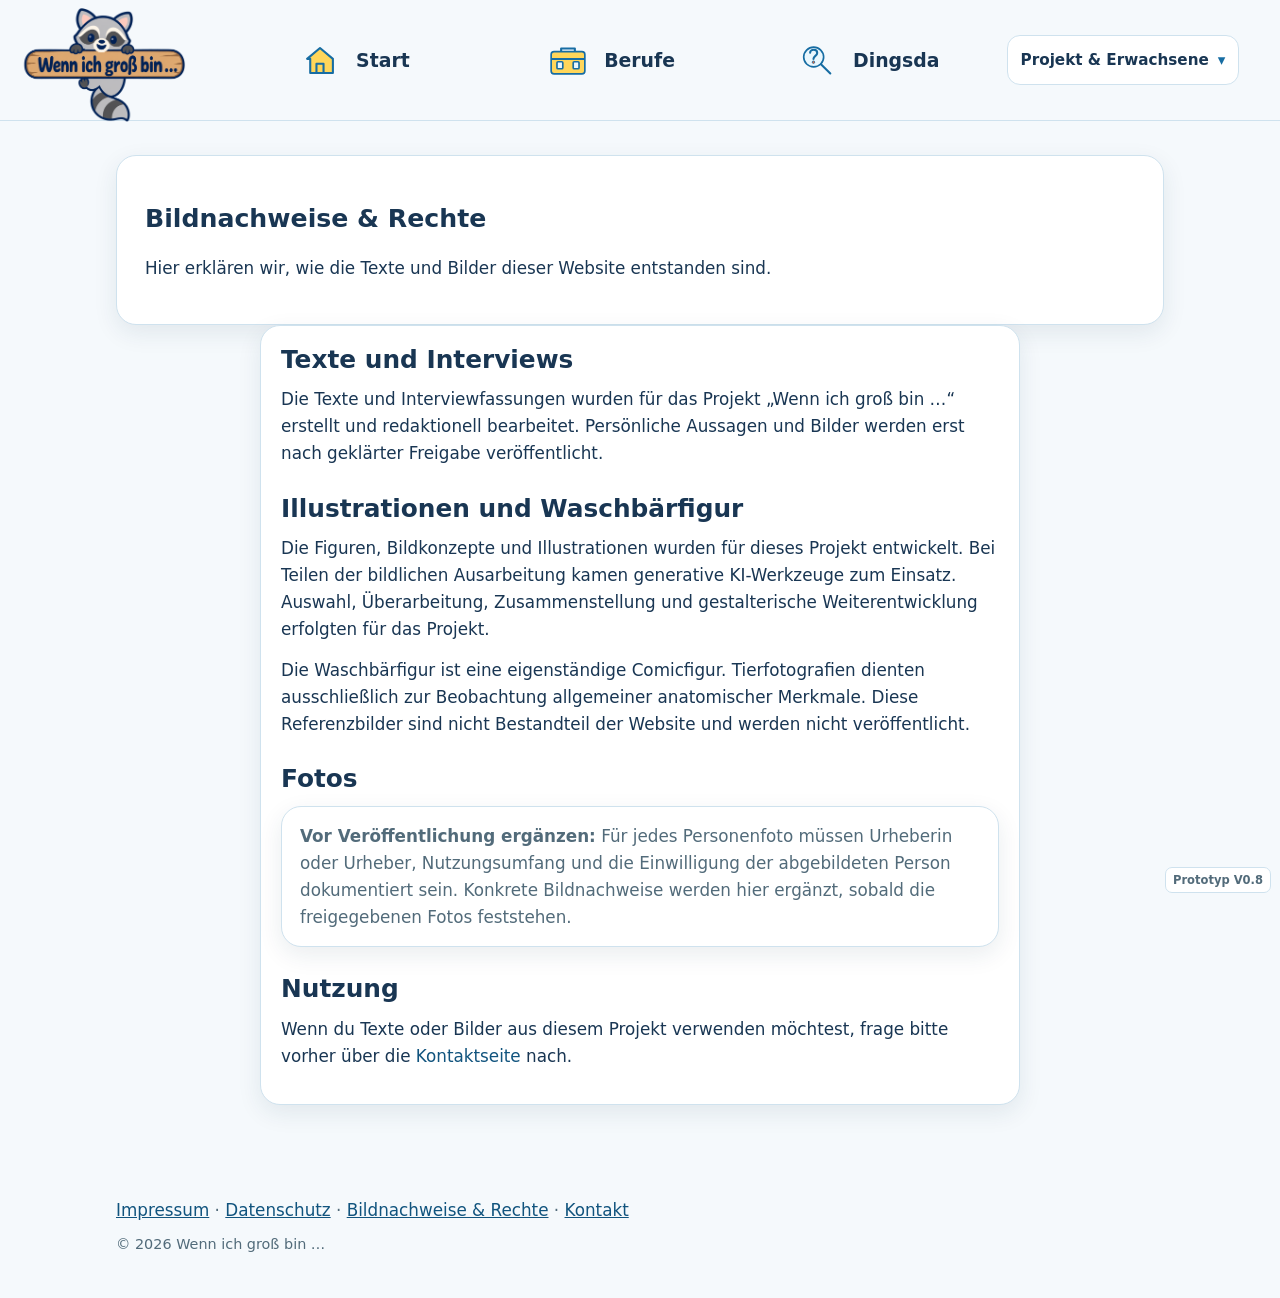
==== wenn-ich-gross-bin-site/bildnachweise-rechte.html @ 3fa7368b "Strukturiere Grundschulinterview und dokumentiere Bildrechte" ====
<!doctype html>
<html lang="de">
<head>
  <meta charset="utf-8" />
  <meta name="viewport" content="width=device-width, initial-scale=1" />
  <title>Bildnachweise und Rechte – Wenn ich groß bin …</title>
  <meta name="description" content="Hinweise zur Entstehung und Nutzung der Texte, Fotos und Illustrationen." />
  <link rel="icon" href="favicon.svg" type="image/svg+xml" />
  <link rel="stylesheet" href="styles.css" />
</head>
<body>
<a class="skip-link" href="#content">Zum Inhalt springen</a>

<header class="site-header">
  <div class="header-inner">
    <a class="site-logo" href="index.html" aria-label="Wenn ich groß bin – zur Startseite">
      <img src="assets/logo-wenn-ich-gross-bin-waschbaer-v1.png" alt="Wenn ich groß bin …" />
    </a>
    <nav class="site-nav" aria-label="Hauptnavigation">
    <ul class="child-nav">
      <li><a href="index.html"><img src="assets/icon-start.svg" alt="" /><span>Start</span></a></li>
      <li><a href="interviews.html"><img src="assets/icon-berufe.svg" alt="" /><span>Berufe</span></a></li>
      <li><a href="komisches-ding.html"><img src="assets/icon-dingsda.svg" alt="" /><span>Dingsda</span></a></li>
    </ul>
    <details class="project-nav">
      <summary>Projekt &amp; Erwachsene</summary>
      <div class="project-links">
        <a href="fuer-eltern.html">Für Eltern</a>
        <a href="fuer-einladende.html">Für Schulen</a>
        <a href="ueber-das-projekt.html">Über das Projekt</a>
        <a href="kontakt.html">Kontakt</a>
      </div>
    </details>
    </nav>
  </div>
</header>

<main id="content">
<section class="hero">
  <h1>Bildnachweise &amp; Rechte</h1>
  <p>Hier erklären wir, wie die Texte und Bilder dieser Website entstanden sind.</p>
</section>

<section class="card legal-copy">
  <h2>Texte und Interviews</h2>
  <p>Die Texte und Interviewfassungen wurden für das Projekt „Wenn ich groß bin …“ erstellt und redaktionell bearbeitet. Persönliche Aussagen und Bilder werden erst nach geklärter Freigabe veröffentlicht.</p>

  <h2>Illustrationen und Waschbärfigur</h2>
  <p>Die Figuren, Bildkonzepte und Illustrationen wurden für dieses Projekt entwickelt. Bei Teilen der bildlichen Ausarbeitung kamen generative KI-Werkzeuge zum Einsatz. Auswahl, Überarbeitung, Zusammenstellung und gestalterische Weiterentwicklung erfolgten für das Projekt.</p>
  <p>Die Waschbärfigur ist eine eigenständige Comicfigur. Tierfotografien dienten ausschließlich zur Beobachtung allgemeiner anatomischer Merkmale. Diese Referenzbilder sind nicht Bestandteil der Website und werden nicht veröffentlicht.</p>

  <h2>Fotos</h2>
  <p class="notice"><strong>Vor Veröffentlichung ergänzen:</strong> Für jedes Personenfoto müssen Urheberin oder Urheber, Nutzungsumfang und die Einwilligung der abgebildeten Person dokumentiert sein. Konkrete Bildnachweise werden hier ergänzt, sobald die freigegebenen Fotos feststehen.</p>

  <h2>Nutzung</h2>
  <p>Wenn du Texte oder Bilder aus diesem Projekt verwenden möchtest, frage bitte vorher über die <a href="kontakt.html">Kontaktseite</a> nach.</p>
</section>
</main>

<footer class="footer">
  <div class="footer-links">
    <a href="impressum.html">Impressum</a> ·
    <a href="datenschutz.html">Datenschutz</a> ·
    <a href="bildnachweise-rechte.html" aria-current="page">Bildnachweise &amp; Rechte</a> ·
    <a href="kontakt.html">Kontakt</a>
  </div>
  <p class="footer-rights">© 2026 Wenn ich groß bin …</p>
</footer>
</body>
</html>
---- wenn-ich-gross-bin-site/styles.css ----
:root {
  --bg: #f5f9fc;
  --surface: #fff;
  --text: #193653;
  --muted: #526b7a;
  --line: #cfe2ee;
  --blue: #176da3;
  --blue-dark: #11547e;
  --blue-soft: #eaf7fd;
  --yellow: #ffd65a;
  --radius: 20px;
  --shadow: 0 8px 24px rgba(25, 54, 83, .09);
  --max: 1080px;
}

* { box-sizing: border-box; }
html { scroll-behavior: smooth; }
html, body { margin: 0; padding: 0; }
body { background: var(--bg); color: var(--text); font-family: system-ui, -apple-system, "Segoe UI", Roboto, Helvetica, Arial, sans-serif; font-size: 1.05rem; line-height: 1.6; }
a { color: var(--blue-dark); text-decoration: none; }
a:hover { text-decoration: underline; }
a:focus-visible, summary:focus-visible { outline: 4px solid var(--yellow); outline-offset: 3px; }
img { max-width: 100%; }
h1, h2, h3 { line-height: 1.15; }
h2 { margin: 0 0 12px; font-size: 1.55rem; }
h3 { margin: 0 0 9px; font-size: 1.25rem; }
p { margin: 0 0 14px; }
ul { margin: 0 0 14px 20px; }

.skip-link { position: absolute; left: -9999px; }
.skip-link:focus { left: 16px; top: 12px; z-index: 5000; padding: 12px 16px; border-radius: 12px; background: var(--surface); box-shadow: var(--shadow); }

/* Drei große Kinderziele; Projektinformationen stehen getrennt daneben. */
.site-header { position: sticky; top: 0; z-index: 1000; border-bottom: 1px solid var(--line); background: rgba(245, 249, 252, .97); }
.header-inner { max-width: 1280px; margin: auto; padding: 8px 16px; display: grid; grid-template-columns: 170px minmax(0, var(--max)); justify-content: center; align-items: center; gap: 18px; }
/* Das Logo bleibt ein echter Startseiten-Link und konkurriert nicht mit den drei Kinderzielen. */
.site-logo { width: 170px; height: 104px; display: grid; place-items: center; border-radius: 14px; }
.site-logo:hover { background: var(--blue-soft); }
.site-logo img { width: 100%; height: 100%; object-fit: contain; }
.site-nav { min-width: 0; display: grid; grid-template-columns: minmax(420px, 760px) auto; justify-content: center; align-items: center; gap: 18px; }
.child-nav { display: grid; grid-template-columns: repeat(3, minmax(110px, 1fr)); gap: 10px; list-style: none; margin: 0; padding: 0; }
.child-nav a { min-height: 78px; padding: 8px 14px; display: flex; align-items: center; justify-content: center; gap: 10px; border: 2px solid transparent; border-radius: 16px; color: var(--text); font-size: 1.18rem; font-weight: 800; }
.child-nav a:hover { border-color: var(--line); background: var(--surface); text-decoration: none; }
.child-nav a[aria-current="page"] { border-color: var(--blue); background: var(--blue-soft); box-shadow: inset 0 -5px 0 var(--yellow); }
.child-nav img { width: 52px; height: 44px; object-fit: contain; }
.project-nav { position: relative; }
.project-nav summary { min-height: 50px; padding: 10px 13px; display: flex; align-items: center; border: 1px solid var(--line); border-radius: 13px; background: var(--surface); cursor: pointer; font-size: .95rem; font-weight: 750; list-style: none; }
.project-nav summary::-webkit-details-marker { display: none; }
.project-nav summary::after { content: "▾"; margin-left: 9px; color: var(--blue); }
.project-nav[open] summary::after { content: "▴"; }
.project-nav.has-current summary { border: 2px solid var(--blue); background: var(--blue-soft); }
.project-links { position: absolute; right: 0; top: calc(100% + 8px); width: 230px; padding: 8px; display: grid; gap: 4px; border: 1px solid var(--line); border-radius: 15px; background: var(--surface); box-shadow: var(--shadow); }
.project-links a { padding: 11px 12px; border-radius: 10px; color: var(--text); font-weight: 650; }
.project-links a:hover { background: var(--blue-soft); text-decoration: none; }
.project-links a[aria-current="page"] { background: var(--blue-soft); font-weight: 850; }

main { max-width: var(--max); margin: auto; padding: 34px 16px 70px; }
.eyebrow { margin-bottom: 7px; color: var(--blue); font-size: .88rem; font-weight: 850; letter-spacing: .07em; text-transform: uppercase; }
.lead { max-width: 62ch; color: var(--text); font-size: clamp(1.15rem, 2vw, 1.35rem); }
.kicker { margin-bottom: 7px; color: var(--blue-dark); font-weight: 800; }

/* Die Leitbilder sind Orientierung und nehmen höchstens gut ein Drittel der Auswahlfläche ein. */
.home-welcome { margin-bottom: 24px; padding: 22px 26px; border: 1px solid var(--line); border-radius: var(--radius); background: var(--surface); }
.home-welcome h1 { margin: 0 0 10px; font-size: clamp(2rem, 4.5vw, 3.4rem); }
.home-paths { display: grid; gap: 18px; }
.home-path { min-height: 290px; display: grid; grid-template-columns: minmax(0, 1fr) minmax(270px, 35%); overflow: hidden; border: 2px solid var(--line); border-radius: 24px; background: var(--surface); box-shadow: var(--shadow); color: var(--text); transition: transform .15s ease, border-color .15s ease; }
.home-path-main { border-color: #a9d2e7; }
.home-path-dingsda { background: #fbfdfe; }
.home-path:hover { transform: translateY(-2px); border-color: var(--blue); text-decoration: none; }
.home-path-copy { padding: 30px; display: flex; flex-direction: column; align-items: flex-start; }
.home-path h2 { display: flex; align-items: center; gap: 14px; margin-bottom: 18px; font-size: clamp(1.65rem, 3vw, 2.25rem); }
.home-path-icon { width: 66px; height: 50px; object-fit: contain; }
.home-path-action { min-height: 52px; margin-top: auto; padding: 11px 17px; display: inline-flex; align-items: center; justify-content: center; border: 2px solid var(--blue); border-radius: 14px; background: var(--blue); color: #fff; font-size: 1.12rem; }
.home-path-dingsda .home-path-action { background: var(--surface); color: var(--blue-dark); }
.home-path > img:not(.home-path-icon) { width: 100%; height: 100%; max-height: 290px; padding: 18px; align-self: center; object-fit: contain; }

.page-intro { max-width: 760px; margin-bottom: 24px; }
.page-intro-with-image { max-width: 900px; display: grid; grid-template-columns: minmax(0, 1fr) 220px; align-items: center; gap: 24px; }
.page-intro-with-image img { width: 220px; height: 135px; object-fit: contain; }
.page-intro h1, .interview-heading h1, .child-interview h1 { margin: 0 0 12px; font-size: clamp(2.1rem, 5vw, 3.5rem); }
.hero, .card, .notice, .reading-version { border: 1px solid var(--line); border-radius: var(--radius); background: var(--surface); box-shadow: var(--shadow); }
.hero { padding: 28px; }
.dingsda-intro { display: grid; grid-template-columns: minmax(0, 1fr) 280px; align-items: center; gap: 26px; }
.dingsda-intro > img { width: 280px; height: 190px; object-fit: contain; }
.grid { display: grid; grid-template-columns: repeat(12, 1fr); gap: 16px; margin-top: 18px; }
.card { padding: 20px; }
.span-4 { grid-column: span 4; }
.span-6 { grid-column: span 6; }
.span-8 { grid-column: span 8; }
.span-12 { grid-column: span 12; }
.notice { padding: 16px 18px; color: var(--muted); }
.promise { border-left: 7px solid var(--yellow); }
.hr { height: 1px; margin: 20px 0; background: var(--line); }
.btn { min-height: 52px; padding: 12px 17px; display: inline-flex; align-items: center; justify-content: center; gap: 8px; border: 2px solid var(--blue); border-radius: 14px; background: var(--blue); color: #fff; font-size: 1.05rem; font-weight: 800; }
.btn:hover { filter: brightness(.97); text-decoration: none; }
.btn.secondary { background: var(--surface); color: var(--blue-dark); }

/* Lesemengen werden erst im Interviewbereich gewählt. */
.reading-filter { margin: 26px 0 34px; }
.reading-filter > p { font-size: 1.35rem; font-weight: 850; }
.reading-filter > div, .amount-grid { display: grid; grid-template-columns: repeat(3, 1fr); gap: 14px; }
.reading-choice, .amount-card { min-height: 164px; padding: 16px; display: grid; grid-template-rows: 72px auto auto; align-content: center; justify-items: start; gap: 4px; border: 2px solid var(--line); border-radius: 18px; background: var(--surface); color: var(--text); }
.reading-choice img, .amount-card img { width: 86px; height: 64px; object-fit: contain; }
.reading-choice strong, .amount-card strong { font-size: 1.28rem; }
.reading-choice small, .amount-card > span { color: var(--muted); }
.reading-choice.is-current, .amount-card[href] { border-color: var(--blue); box-shadow: var(--shadow); }
.reading-choice:hover, .amount-card[href]:hover { text-decoration: none; background: var(--blue-soft); }
.is-disabled, .unavailable { opacity: .58; }
.section-title { margin-bottom: 14px; }
.interview-preview { max-width: 790px; padding: 20px; display: grid; grid-template-columns: 240px 1fr; gap: 24px; align-items: center; border: 2px solid var(--line); border-radius: var(--radius); background: var(--surface); box-shadow: var(--shadow); color: var(--text); }
.interview-preview:hover { border-color: var(--blue); text-decoration: none; }
.preview-images, .portrait-placeholders { display: grid; grid-template-columns: 1fr 1fr; gap: 10px; }
.preview-images span, .portrait-placeholder { min-height: 150px; padding: 12px; display: grid; place-items: center; border: 2px dashed #9eb8c7; border-radius: 14px; background: var(--blue-soft); color: var(--muted); text-align: center; }
.card-action { color: var(--blue); }

.back-link { margin-bottom: 20px; font-weight: 800; }
.back-to-jobs { width: fit-content; min-height: 52px; padding: 8px 16px 8px 10px; display: inline-flex; align-items: center; gap: 10px; border: 2px solid var(--blue); border-radius: 14px; background: var(--surface); color: var(--blue-dark); text-decoration: none; }
.back-to-jobs:hover { background: var(--blue-soft); text-decoration: none; }
.back-to-jobs img { width: 42px; height: 42px; object-fit: contain; }
.interview-intro, .child-interview { max-width: 790px; margin: auto; }
.interview-heading { position: static; border: 0; background: none; }
.portrait-placeholders { margin: 26px 0; gap: 16px; }
.portrait-placeholders figure { margin: 0; }
.portrait-placeholders figcaption, .caption { margin-top: 8px; color: var(--muted); }
.portrait-placeholder { min-height: 230px; }
.portrait-placeholder.drawing { background: #fff8df; }
.quiet-block { padding: 24px; border-left: 8px solid var(--yellow); border-radius: 0 var(--radius) var(--radius) 0; background: var(--surface); }
.quiet-block blockquote { margin: 12px 0; color: var(--blue-dark); font-size: clamp(1.35rem, 3vw, 1.8rem); font-weight: 750; line-height: 1.4; }
.amount-section { margin-top: 36px; }
.amount-section h2 { font-size: 1.8rem; }
.compact-reading-switch { margin: 0 0 24px; display: flex; flex-wrap: wrap; gap: 9px; }
.compact-reading-switch span { min-height: 44px; padding: 8px 13px; display: inline-flex; align-items: center; border: 1px solid var(--line); border-radius: 12px; background: var(--surface); color: var(--muted); font-weight: 700; }
.compact-reading-switch span[aria-current="page"] { border: 2px solid var(--blue); background: var(--blue-soft); color: var(--text); }
.compact-reading-switch span[aria-disabled="true"] { opacity: .62; }
.child-interview { font-size: 1.2rem; line-height: 1.75; }
.child-interview > header { position: static; margin-bottom: 28px; border: 0; background: none; }
.child-interview > section { margin-bottom: 34px; padding: 26px; border: 1px solid var(--line); border-radius: var(--radius); background: var(--surface); }
.child-interview h2 { font-size: clamp(1.55rem, 4vw, 2.1rem); }
.child-interview h3 { max-width: 52ch; margin: 30px 0 8px; color: var(--blue-dark); font-size: 1.3rem; line-height: 1.35; }
.child-interview section > p, .interview-extra-body { max-width: 56ch; }
.child-interview .qa { max-width: 56ch; }
.child-interview .qa h4, .child-interview h4 { margin: 30px 0 8px; font-size: 1.3rem; line-height: 1.35; color: var(--blue-dark); }
.chapter-guide { margin: 0 0 28px; padding: 20px; border: 2px solid var(--line); border-radius: var(--radius); background: var(--blue-soft); }
.chapter-guide > p { margin: 0 0 12px; font-weight: 850; }
.chapter-guide ol { margin: 0; padding: 0; display: grid; grid-template-columns: repeat(3, 1fr); gap: 10px; list-style: none; }
.chapter-guide a { min-height: 74px; padding: 10px; display: flex; align-items: center; gap: 9px; border: 1px solid var(--line); border-radius: 13px; background: var(--surface); color: var(--text); font-size: 1rem; font-weight: 750; line-height: 1.25; text-decoration: none; }
.chapter-guide a:hover { border-color: var(--blue); text-decoration: none; }
.chapter-guide a span { width: 34px; height: 34px; flex: 0 0 34px; display: grid; place-items: center; border-radius: 50%; background: var(--blue); color: white; }
.chapter-count { margin: 0 0 4px; color: var(--muted); font-size: .98rem; font-weight: 800; }
.key-thought { margin: 24px 0; padding: 16px 18px; border-left: 6px solid var(--yellow); border-radius: 0 12px 12px 0; background: #fff8d9; font-weight: 750; }
.interview-extra { max-width: 56ch; margin: 24px 0; border: 2px solid var(--line); border-radius: 14px; background: #fbfdff; overflow: hidden; }
.interview-extra summary { min-height: 58px; padding: 12px 16px; display: flex; align-items: center; justify-content: space-between; gap: 14px; color: var(--blue-dark); font-size: 1.05rem; font-weight: 850; line-height: 1.35; cursor: pointer; list-style: none; }
.interview-extra summary::-webkit-details-marker { display: none; }
.interview-extra summary:hover { background: var(--blue-soft); }
.interview-extra summary:focus-visible { outline: 4px solid var(--yellow); outline-offset: -4px; }
.summary-open { display: none; }
.interview-extra[open] .summary-closed { display: none; }
.interview-extra[open] .summary-open { display: inline; }
.disclosure-icon { width: 15px; height: 15px; flex: 0 0 15px; border-right: 3px solid currentColor; border-bottom: 3px solid currentColor; transform: rotate(45deg) translateY(-3px); }
.interview-extra[open] .disclosure-icon { transform: rotate(225deg) translate(-2px, -2px); }
.interview-extra-body { padding: 4px 18px 20px; border-top: 1px solid var(--line); }
.back-link.end { margin-top: 26px; }
.reading-guide { margin-top: 18px; }
.reading-guide ul { display: flex; flex-wrap: wrap; gap: 10px; list-style: none; margin: 10px 0 0; padding: 0; }
.reading-guide a { padding: 10px 13px; border: 1px solid var(--line); border-radius: 12px; background: var(--surface); font-weight: 750; }
.reading-version { margin-top: 16px; overflow: hidden; scroll-margin-top: 110px; }
.reading-version h3 { margin: 0; padding: 18px; border-bottom: 1px solid var(--line); }
.reading-content { max-width: 72ch; padding: 20px; }
.reading-meta, .transparency { color: var(--muted); }
.two-images { display: grid; grid-template-columns: 1fr 1fr; gap: 16px; }
.figure { padding: 13px; border: 1px solid var(--line); border-radius: var(--radius); background: var(--surface); }
.figure .img { min-height: 220px; display: grid; place-items: center; border-radius: 14px; background: var(--blue-soft); color: var(--muted); font-weight: 750; }

.footer { max-width: var(--max); margin: auto; padding: 20px 16px 42px; color: var(--muted); }
.footer a { text-decoration: underline; }
.footer-links { line-height: 1.8; }
.footer-rights { margin: 8px 0 0; font-size: .9rem; }
.legal-copy { max-width: 760px; margin-inline: auto; }
.legal-copy h2:not(:first-child) { margin-top: 28px; }
body::after { content: "Prototyp V0.8"; position: fixed; right: 9px; bottom: 7px; z-index: 2000; padding: 3px 7px; border: 1px solid var(--line); border-radius: 7px; background: rgba(255, 255, 255, .92); color: var(--muted); font-size: .72rem; font-weight: 750; }

@media (max-width: 900px) {
  .header-inner { grid-template-columns: 145px minmax(0, 1fr); gap: 12px; }
  .site-logo { width: 145px; height: 96px; }
  .site-nav { grid-template-columns: 1fr auto; }
  .home-path { grid-template-columns: minmax(0, 1fr) minmax(220px, 34%); }
}

@media (max-width: 700px) {
  html { scroll-behavior: auto; }
  body { font-size: 1rem; }
  .site-header { position: static; }
  .header-inner { padding: 8px 12px 10px; grid-template-columns: 120px 1fr; gap: 8px 10px; }
  .site-logo { grid-column: 1; grid-row: 1; width: 120px; height: 82px; }
  .site-nav { display: contents; }
  .project-nav { grid-column: 2; grid-row: 1; justify-self: end; }
  .project-nav summary { min-height: 44px; font-size: .85rem; }
  .project-links { width: 210px; }
  .child-nav { grid-column: 1 / -1; grid-row: 2; gap: 7px; }
  .child-nav a { min-height: 82px; padding: 7px 5px; flex-direction: column; gap: 3px; font-size: 1rem; }
  .child-nav img { width: 46px; height: 40px; }
  main { padding: 22px 14px 55px; }
  .home-welcome { padding: 20px; }
  .home-welcome h1 { font-size: 2.15rem; }
  .home-path, .page-intro-with-image, .dingsda-intro { grid-template-columns: 1fr; }
  .home-path { min-height: 0; }
  .home-path-copy { padding: 22px; }
  .home-path-icon { width: 58px; height: 44px; }
  .home-path > img:not(.home-path-icon) { height: 180px; padding: 4px 16px 16px; }
  .home-path-action { width: 100%; margin-top: 8px; }
  .page-intro-with-image img, .dingsda-intro > img { width: min(100%, 250px); height: 145px; justify-self: center; }
  .reading-filter > div, .amount-grid { grid-template-columns: 1fr; }
  .reading-choice, .amount-card { min-height: 118px; grid-template-columns: 82px 1fr; grid-template-rows: auto auto; column-gap: 12px; align-items: center; }
  .reading-choice img, .amount-card img { grid-row: 1 / 3; width: 76px; }
  .reading-choice strong, .amount-card strong { font-size: 1.22rem; }
  .interview-preview { grid-template-columns: 1fr; }
  .portrait-placeholders, .two-images { grid-template-columns: 1fr; }
  .compact-reading-switch { display: grid; grid-template-columns: 1fr; }
  .child-interview { font-size: 1.12rem; }
  .child-interview > section { padding: 21px 18px; }
  .chapter-guide ol { grid-template-columns: 1fr; }
  .chapter-guide a { min-height: 58px; }
  .interview-extra summary { font-size: 1rem; }
  .span-4, .span-6, .span-8 { grid-column: span 12; }
  .btn { width: 100%; }
}

@media (prefers-reduced-motion: reduce) {
  * { scroll-behavior: auto !important; transition: none !important; }
}
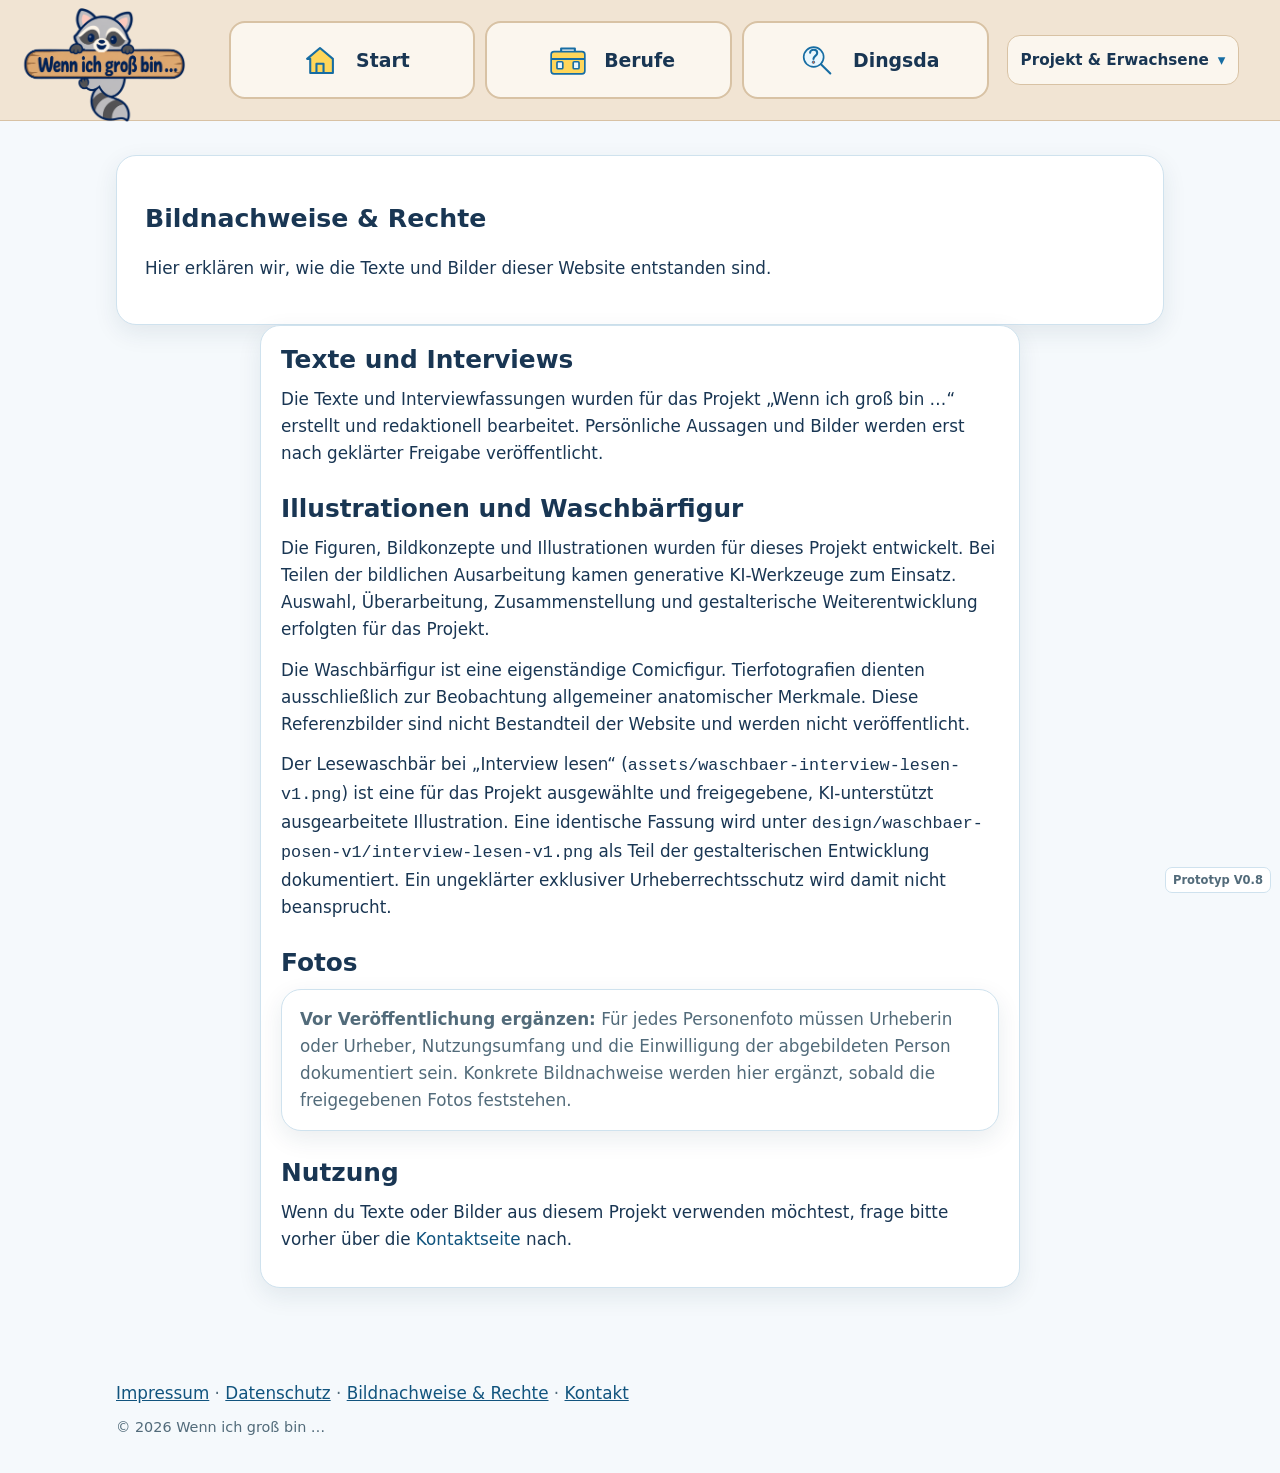
==== commit aec528ed: "Integriere Lesewaschbaer fuer Interviews Ersetzt das bisherige Kurz-lesen-Symbol an der Interviewkar" ====
--- a/wenn-ich-gross-bin-site/bildnachweise-rechte.html
+++ b/wenn-ich-gross-bin-site/bildnachweise-rechte.html
@@ -48,6 +48,7 @@
   <h2>Illustrationen und Waschbärfigur</h2>
   <p>Die Figuren, Bildkonzepte und Illustrationen wurden für dieses Projekt entwickelt. Bei Teilen der bildlichen Ausarbeitung kamen generative KI-Werkzeuge zum Einsatz. Auswahl, Überarbeitung, Zusammenstellung und gestalterische Weiterentwicklung erfolgten für das Projekt.</p>
   <p>Die Waschbärfigur ist eine eigenständige Comicfigur. Tierfotografien dienten ausschließlich zur Beobachtung allgemeiner anatomischer Merkmale. Diese Referenzbilder sind nicht Bestandteil der Website und werden nicht veröffentlicht.</p>
+  <p>Der Lesewaschbär bei „Interview lesen“ (<code>assets/waschbaer-interview-lesen-v1.png</code>) ist eine für das Projekt ausgewählte und freigegebene, KI-unterstützt ausgearbeitete Illustration. Eine identische Fassung wird unter <code>design/waschbaer-posen-v1/interview-lesen-v1.png</code> als Teil der gestalterischen Entwicklung dokumentiert. Ein ungeklärter exklusiver Urheberrechtsschutz wird damit nicht beansprucht.</p>
 
   <h2>Fotos</h2>
   <p class="notice"><strong>Vor Veröffentlichung ergänzen:</strong> Für jedes Personenfoto müssen Urheberin oder Urheber, Nutzungsumfang und die Einwilligung der abgebildeten Person dokumentiert sein. Konkrete Bildnachweise werden hier ergänzt, sobald die freigegebenen Fotos feststehen.</p>
--- a/wenn-ich-gross-bin-site/styles.css
+++ b/wenn-ich-gross-bin-site/styles.css
@@ -8,6 +8,9 @@
   --blue-dark: #11547e;
   --blue-soft: #eaf7fd;
   --yellow: #ffd65a;
+  --sand: #f1e4d2;
+  --cream: #fbf6ee;
+  --sand-line: #d8c2a4;
   --radius: 20px;
   --shadow: 0 8px 24px rgba(25, 54, 83, .09);
   --max: 1080px;
@@ -31,7 +34,7 @@
 .skip-link:focus { left: 16px; top: 12px; z-index: 5000; padding: 12px 16px; border-radius: 12px; background: var(--surface); box-shadow: var(--shadow); }
 
 /* Drei große Kinderziele; Projektinformationen stehen getrennt daneben. */
-.site-header { position: sticky; top: 0; z-index: 1000; border-bottom: 1px solid var(--line); background: rgba(245, 249, 252, .97); }
+.site-header { position: sticky; top: 0; z-index: 1000; border-bottom: 1px solid var(--sand-line); background: rgba(241, 228, 210, .97); }
 .header-inner { max-width: 1280px; margin: auto; padding: 8px 16px; display: grid; grid-template-columns: 170px minmax(0, var(--max)); justify-content: center; align-items: center; gap: 18px; }
 /* Das Logo bleibt ein echter Startseiten-Link und konkurriert nicht mit den drei Kinderzielen. */
 .site-logo { width: 170px; height: 104px; display: grid; place-items: center; border-radius: 14px; }
@@ -39,12 +42,12 @@
 .site-logo img { width: 100%; height: 100%; object-fit: contain; }
 .site-nav { min-width: 0; display: grid; grid-template-columns: minmax(420px, 760px) auto; justify-content: center; align-items: center; gap: 18px; }
 .child-nav { display: grid; grid-template-columns: repeat(3, minmax(110px, 1fr)); gap: 10px; list-style: none; margin: 0; padding: 0; }
-.child-nav a { min-height: 78px; padding: 8px 14px; display: flex; align-items: center; justify-content: center; gap: 10px; border: 2px solid transparent; border-radius: 16px; color: var(--text); font-size: 1.18rem; font-weight: 800; }
-.child-nav a:hover { border-color: var(--line); background: var(--surface); text-decoration: none; }
+.child-nav a { min-height: 78px; padding: 8px 14px; display: flex; align-items: center; justify-content: center; gap: 10px; border: 2px solid var(--sand-line); border-radius: 16px; background: var(--cream); color: var(--text); font-size: 1.18rem; font-weight: 800; }
+.child-nav a:hover { border-color: var(--blue); background: var(--blue-soft); text-decoration: none; }
 .child-nav a[aria-current="page"] { border-color: var(--blue); background: var(--blue-soft); box-shadow: inset 0 -5px 0 var(--yellow); }
 .child-nav img { width: 52px; height: 44px; object-fit: contain; }
 .project-nav { position: relative; }
-.project-nav summary { min-height: 50px; padding: 10px 13px; display: flex; align-items: center; border: 1px solid var(--line); border-radius: 13px; background: var(--surface); cursor: pointer; font-size: .95rem; font-weight: 750; list-style: none; }
+.project-nav summary { min-height: 50px; padding: 10px 13px; display: flex; align-items: center; border: 1px solid var(--sand-line); border-radius: 13px; background: var(--cream); cursor: pointer; font-size: .95rem; font-weight: 750; list-style: none; }
 .project-nav summary::-webkit-details-marker { display: none; }
 .project-nav summary::after { content: "▾"; margin-left: 9px; color: var(--blue); }
 .project-nav[open] summary::after { content: "▴"; }
@@ -107,11 +110,25 @@
 .reading-choice:hover, .amount-card[href]:hover { text-decoration: none; background: var(--blue-soft); }
 .is-disabled, .unavailable { opacity: .58; }
 .section-title { margin-bottom: 14px; }
-.interview-preview { max-width: 790px; padding: 20px; display: grid; grid-template-columns: 240px 1fr; gap: 24px; align-items: center; border: 2px solid var(--line); border-radius: var(--radius); background: var(--surface); box-shadow: var(--shadow); color: var(--text); }
+.interview-preview { max-width: 920px; padding: 20px; display: grid; grid-template-columns: 240px minmax(0, 1fr) 140px; gap: 24px; align-items: center; border: 2px solid var(--line); border-radius: var(--radius); background: var(--surface); box-shadow: var(--shadow); color: var(--text); }
 .interview-preview:hover { border-color: var(--blue); text-decoration: none; }
+.interview-preview-symbol { width: 140px; height: 120px; object-fit: contain; justify-self: end; }
 .preview-images, .portrait-placeholders { display: grid; grid-template-columns: 1fr 1fr; gap: 10px; }
 .preview-images span, .portrait-placeholder { min-height: 150px; padding: 12px; display: grid; place-items: center; border: 2px dashed #9eb8c7; border-radius: 14px; background: var(--blue-soft); color: var(--muted); text-align: center; }
 .card-action { color: var(--blue); }
+
+.dingsda-example { margin-top: 24px; }
+.example-label { width: fit-content; margin-bottom: 10px; padding: 6px 11px; border-radius: 999px; background: var(--yellow); color: var(--text); font-size: .92rem; font-weight: 850; }
+.dingsda-steps { display: grid; grid-template-columns: repeat(4, 1fr); gap: 14px; }
+.dingsda-steps article { position: relative; padding-top: 58px; }
+.dingsda-steps article > span { position: absolute; top: 16px; left: 18px; width: 32px; height: 32px; display: grid; place-items: center; border-radius: 50%; background: var(--blue); color: #fff; font-weight: 900; }
+.dingsda-questions { max-width: 760px; margin-top: 22px; }
+.adult-info { max-width: 760px; margin-top: 22px; padding: 0; overflow: hidden; }
+.adult-info summary { min-height: 58px; padding: 14px 18px; display: flex; align-items: center; justify-content: space-between; cursor: pointer; color: var(--blue-dark); font-weight: 850; list-style: none; }
+.adult-info summary::-webkit-details-marker { display: none; }
+.adult-info summary::after { content: "▾"; color: var(--blue); font-size: 1.3rem; }
+.adult-info[open] summary::after { content: "▴"; }
+.adult-info-body { padding: 4px 18px 20px; border-top: 1px solid var(--line); }
 
 .back-link { margin-bottom: 20px; font-weight: 800; }
 .back-to-jobs { width: fit-content; min-height: 52px; padding: 8px 16px 8px 10px; display: inline-flex; align-items: center; gap: 10px; border: 2px solid var(--blue); border-radius: 14px; background: var(--surface); color: var(--blue-dark); text-decoration: none; }
@@ -214,6 +231,8 @@
   .reading-choice img, .amount-card img { grid-row: 1 / 3; width: 76px; }
   .reading-choice strong, .amount-card strong { font-size: 1.22rem; }
   .interview-preview { grid-template-columns: 1fr; }
+  .interview-preview-symbol { width: min(100%, 180px); height: 130px; justify-self: center; }
+  .dingsda-steps { grid-template-columns: 1fr; }
   .portrait-placeholders, .two-images { grid-template-columns: 1fr; }
   .compact-reading-switch { display: grid; grid-template-columns: 1fr; }
   .child-interview { font-size: 1.12rem; }
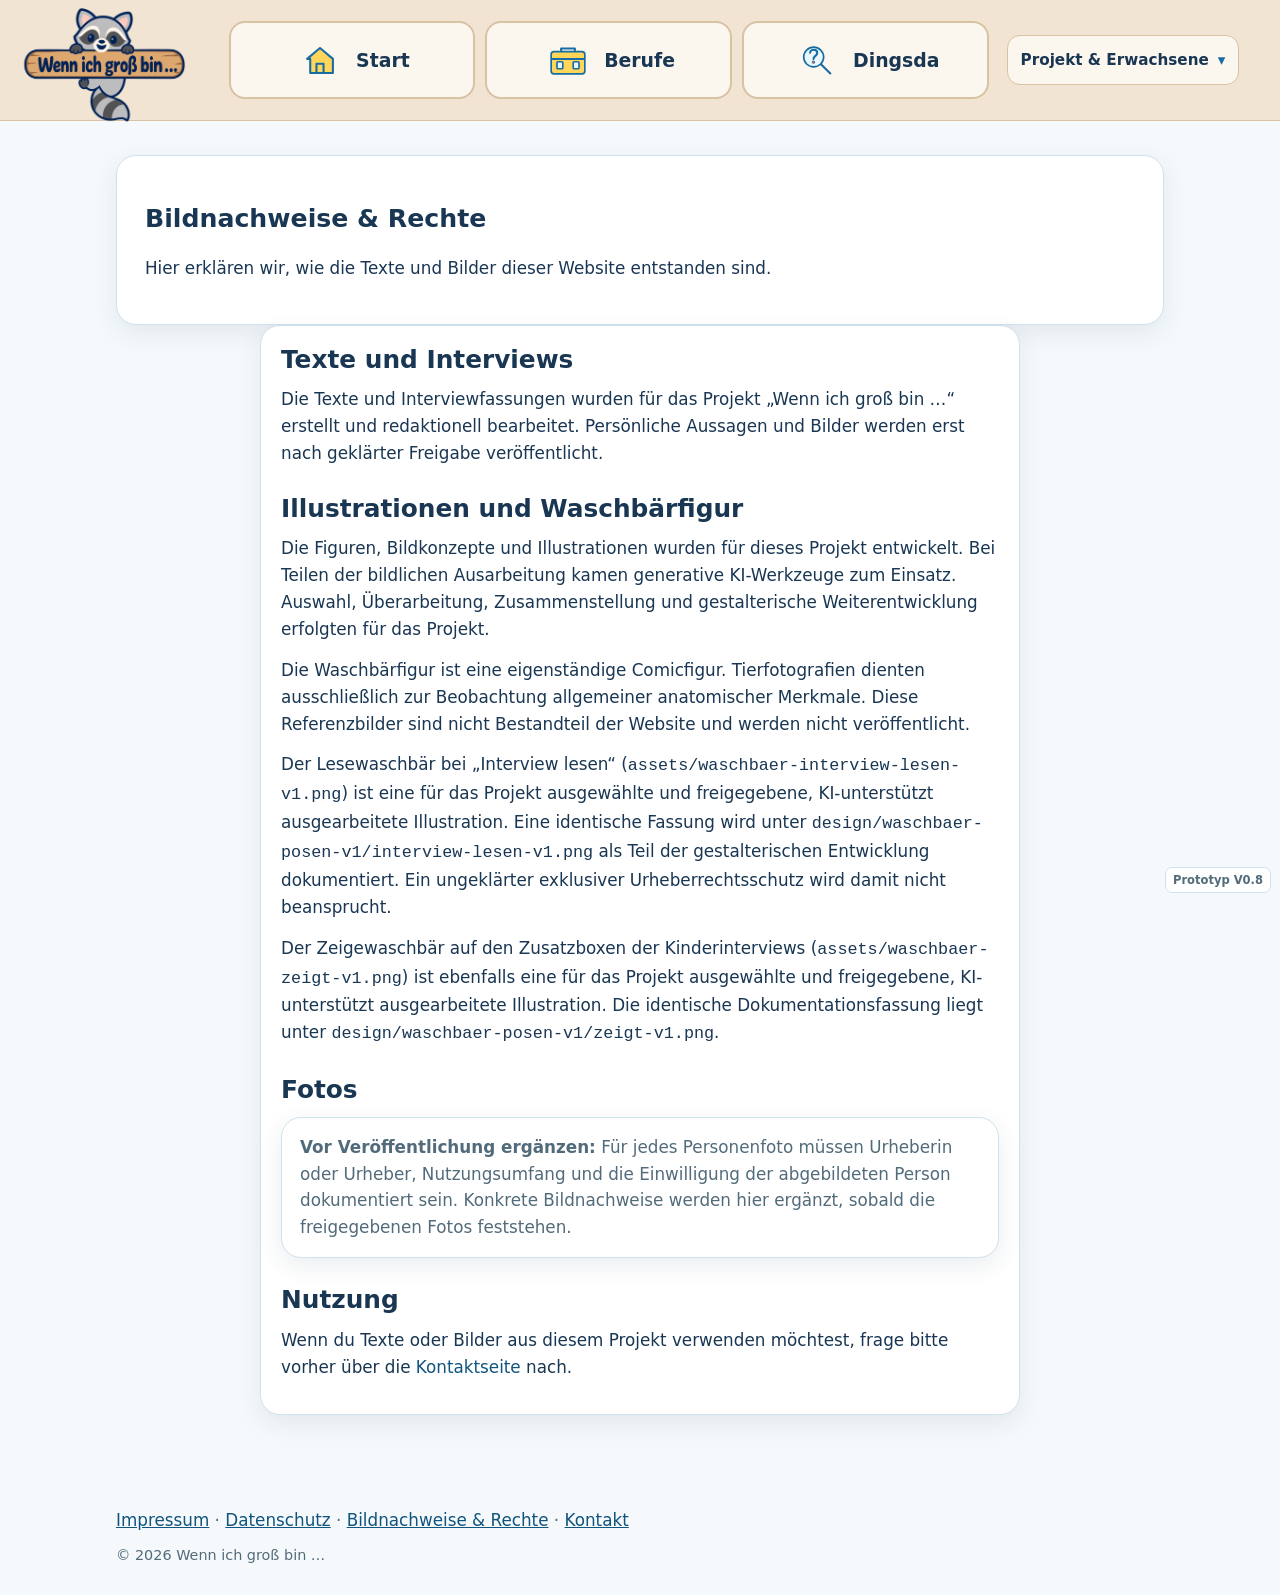
==== commit f3948f4f: "Fuehre Kinder klar durch Berufsgeschichten Fuehrt ein Karteikartenregister fuer Kinderkapitel ein, s" ====
--- a/wenn-ich-gross-bin-site/bildnachweise-rechte.html
+++ b/wenn-ich-gross-bin-site/bildnachweise-rechte.html
@@ -49,6 +49,7 @@
   <p>Die Figuren, Bildkonzepte und Illustrationen wurden für dieses Projekt entwickelt. Bei Teilen der bildlichen Ausarbeitung kamen generative KI-Werkzeuge zum Einsatz. Auswahl, Überarbeitung, Zusammenstellung und gestalterische Weiterentwicklung erfolgten für das Projekt.</p>
   <p>Die Waschbärfigur ist eine eigenständige Comicfigur. Tierfotografien dienten ausschließlich zur Beobachtung allgemeiner anatomischer Merkmale. Diese Referenzbilder sind nicht Bestandteil der Website und werden nicht veröffentlicht.</p>
   <p>Der Lesewaschbär bei „Interview lesen“ (<code>assets/waschbaer-interview-lesen-v1.png</code>) ist eine für das Projekt ausgewählte und freigegebene, KI-unterstützt ausgearbeitete Illustration. Eine identische Fassung wird unter <code>design/waschbaer-posen-v1/interview-lesen-v1.png</code> als Teil der gestalterischen Entwicklung dokumentiert. Ein ungeklärter exklusiver Urheberrechtsschutz wird damit nicht beansprucht.</p>
+  <p>Der Zeigewaschbär auf den Zusatzboxen der Kinderinterviews (<code>assets/waschbaer-zeigt-v1.png</code>) ist ebenfalls eine für das Projekt ausgewählte und freigegebene, KI-unterstützt ausgearbeitete Illustration. Die identische Dokumentationsfassung liegt unter <code>design/waschbaer-posen-v1/zeigt-v1.png</code>.</p>
 
   <h2>Fotos</h2>
   <p class="notice"><strong>Vor Veröffentlichung ergänzen:</strong> Für jedes Personenfoto müssen Urheberin oder Urheber, Nutzungsumfang und die Einwilligung der abgebildeten Person dokumentiert sein. Konkrete Bildnachweise werden hier ergänzt, sobald die freigegebenen Fotos feststehen.</p>
@@ -68,4 +69,4 @@
   <p class="footer-rights">© 2026 Wenn ich groß bin …</p>
 </footer>
 </body>
-</html>
+</html>
--- a/wenn-ich-gross-bin-site/styles.css
+++ b/wenn-ich-gross-bin-site/styles.css
@@ -44,7 +44,7 @@
 .child-nav { display: grid; grid-template-columns: repeat(3, minmax(110px, 1fr)); gap: 10px; list-style: none; margin: 0; padding: 0; }
 .child-nav a { min-height: 78px; padding: 8px 14px; display: flex; align-items: center; justify-content: center; gap: 10px; border: 2px solid var(--sand-line); border-radius: 16px; background: var(--cream); color: var(--text); font-size: 1.18rem; font-weight: 800; }
 .child-nav a:hover { border-color: var(--blue); background: var(--blue-soft); text-decoration: none; }
-.child-nav a[aria-current="page"] { border-color: var(--blue); background: var(--blue-soft); box-shadow: inset 0 -5px 0 var(--yellow); }
+.child-nav a[aria-current="page"] { border-color: #c99d11; background: #fff0aa; box-shadow: inset 0 -5px 0 var(--yellow); }
 .child-nav img { width: 52px; height: 44px; object-fit: contain; }
 .project-nav { position: relative; }
 .project-nav summary { min-height: 50px; padding: 10px 13px; display: flex; align-items: center; border: 1px solid var(--sand-line); border-radius: 13px; background: var(--cream); cursor: pointer; font-size: .95rem; font-weight: 750; list-style: none; }
@@ -97,6 +97,36 @@
 .btn { min-height: 52px; padding: 12px 17px; display: inline-flex; align-items: center; justify-content: center; gap: 8px; border: 2px solid var(--blue); border-radius: 14px; background: var(--blue); color: #fff; font-size: 1.05rem; font-weight: 800; }
 .btn:hover { filter: brightness(.97); text-decoration: none; }
 .btn.secondary { background: var(--surface); color: var(--blue-dark); }
+
+/* Eltern- und Schulseiten ordnen die beiden Formate für Erwachsene eindeutig ein. */
+.parent-intro { max-width: 900px; }
+.parent-intro h1 { margin: 0 0 12px; font-size: clamp(2.1rem, 5vw, 3.5rem); }
+.parent-page-nav { margin-top: 24px; display: flex; flex-wrap: wrap; gap: 10px; }
+.parent-page-nav a { min-height: 50px; padding: 9px 14px; display: inline-flex; align-items: center; gap: 9px; border: 1px solid var(--sand-line); border-radius: 13px; background: var(--cream); color: var(--text); font-weight: 800; }
+.parent-page-nav a:hover { border-color: var(--blue); background: var(--blue-soft); text-decoration: none; }
+.parent-page-nav img { width: 40px; height: 34px; object-fit: contain; }
+.parent-format, .parent-shared, .parent-join { margin-top: 28px; scroll-margin-top: 130px; }
+.parent-format { overflow: hidden; border: 1px solid var(--line); border-radius: 24px; background: var(--surface); box-shadow: var(--shadow); }
+.parent-format-heading { min-height: 260px; padding: 28px; display: grid; grid-template-columns: minmax(0, 1fr) minmax(240px, 34%); align-items: center; gap: 28px; }
+.parent-format-heading h2 { font-size: clamp(1.8rem, 4vw, 2.5rem); }
+.parent-format-heading > img { width: 100%; height: 220px; object-fit: contain; }
+.parent-tabs { padding: 0 22px 24px; display: grid; gap: 9px; }
+.parent-tabs details { border: 1px solid var(--sand-line); border-radius: 14px; background: var(--cream); overflow: hidden; }
+.parent-tabs summary { min-height: 58px; padding: 13px 17px; display: flex; align-items: center; justify-content: space-between; gap: 12px; color: var(--text); cursor: pointer; font-weight: 850; list-style: none; }
+.parent-tabs summary::-webkit-details-marker { display: none; }
+.parent-tabs summary::after { content: "+"; color: var(--blue); font-size: 1.45rem; line-height: 1; }
+.parent-tabs details[open] summary { background: #fff3bd; box-shadow: inset 6px 0 0 var(--yellow); }
+.parent-tabs details[open] summary::after { content: "−"; }
+.parent-tabs details > div { padding: 17px; border-top: 1px solid var(--sand-line); background: var(--surface); }
+.parent-tabs details > div > :last-child { margin-bottom: 0; }
+.parent-shared { padding: 26px; border: 1px solid var(--line); border-radius: var(--radius); background: var(--surface); box-shadow: var(--shadow); }
+.parent-shared > p:not(.eyebrow) { max-width: 72ch; }
+.parent-join { padding: 24px 26px; display: flex; align-items: center; justify-content: space-between; gap: 28px; border: 2px solid var(--sand-line); border-radius: var(--radius); background: var(--cream); }
+.parent-join > div { max-width: 700px; }
+.parent-join .btn { flex: 0 0 auto; }
+.school-actions { display: flex; flex-wrap: wrap; gap: 10px; }
+.school-secondary-link { margin-top: 12px; }
+.school-format-note { margin-top: 18px; }
 
 /* Lesemengen werden erst im Interviewbereich gewählt. */
 .reading-filter { margin: 26px 0 34px; }
@@ -157,16 +187,36 @@
 .child-interview section > p, .interview-extra-body { max-width: 56ch; }
 .child-interview .qa { max-width: 56ch; }
 .child-interview .qa h4, .child-interview h4 { margin: 30px 0 8px; font-size: 1.3rem; line-height: 1.35; color: var(--blue-dark); }
-.chapter-guide { margin: 0 0 28px; padding: 20px; border: 2px solid var(--line); border-radius: var(--radius); background: var(--blue-soft); }
+.chapter-guide { position: relative; z-index: 3; margin: 0 0 -2px; padding: 0 18px; border: 0; background: none; }
 .chapter-guide > p { margin: 0 0 12px; font-weight: 850; }
-.chapter-guide ol { margin: 0; padding: 0; display: grid; grid-template-columns: repeat(3, 1fr); gap: 10px; list-style: none; }
-.chapter-guide a { min-height: 74px; padding: 10px; display: flex; align-items: center; gap: 9px; border: 1px solid var(--line); border-radius: 13px; background: var(--surface); color: var(--text); font-size: 1rem; font-weight: 750; line-height: 1.25; text-decoration: none; }
-.chapter-guide a:hover { border-color: var(--blue); text-decoration: none; }
+.chapter-guide ol { margin: 0; padding: 0; display: grid; grid-template-columns: repeat(3, 1fr); align-items: end; gap: 6px; list-style: none; }
+.chapter-guide a { min-height: 72px; padding: 10px 12px 13px; display: flex; align-items: center; gap: 9px; border: 2px solid var(--sand-line); border-bottom-color: var(--blue); border-radius: 15px 15px 0 0; background: var(--cream); color: var(--text); font-size: 1rem; font-weight: 750; line-height: 1.25; text-decoration: none; }
+.chapter-guide a:hover { border-color: var(--blue); background: var(--blue-soft); text-decoration: none; }
 .chapter-guide a span { width: 34px; height: 34px; flex: 0 0 34px; display: grid; place-items: center; border-radius: 50%; background: var(--blue); color: white; }
+.chapter-card-interview .interview-chapter { position: relative; z-index: 2; margin-bottom: 28px; padding: 28px 26px; border: 2px solid var(--blue); border-radius: var(--radius); background: var(--surface); box-shadow: var(--shadow); scroll-margin-top: 125px; }
+.chapter-card-interview .interview-chapter::before, .chapter-card-interview .interview-chapter::after { content: ""; position: absolute; z-index: -1; inset: 8px -7px -8px 7px; border: 1px solid var(--sand-line); border-radius: var(--radius); background: var(--cream); }
+.chapter-card-interview .interview-chapter::after { inset: 15px -12px -15px 12px; z-index: -2; background: #f8ead7; }
+.chapter-card-nav { margin-top: 30px; padding-top: 18px; display: flex; justify-content: space-between; gap: 10px; border-top: 1px solid var(--line); }
+.chapter-card-nav a { min-height: 48px; padding: 9px 13px; display: inline-flex; align-items: center; border: 1px solid var(--sand-line); border-radius: 12px; background: var(--cream); color: var(--text); font-weight: 800; }
+.chapter-card-nav a:hover { border-color: var(--blue); background: var(--blue-soft); text-decoration: none; }
+
+/* In modernen Browsern liegt immer genau eine Kapitelkarte oben; ohne :has bleiben alle Kapitel lesbar. */
+@supports selector(.chapter-card-interview:has(.interview-chapter:target)) {
+  .chapter-card-interview .interview-chapter { display: none; }
+  .chapter-card-interview #heute { display: block; }
+  .chapter-card-interview:has(#weg:target) #heute,
+  .chapter-card-interview:has(#beruf:target) #heute { display: none; }
+  .chapter-card-interview .interview-chapter:target { display: block; }
+  .chapter-card-interview:not(:has(.interview-chapter:target)) .chapter-guide li:first-child a,
+  .chapter-card-interview:has(#heute:target) .chapter-guide a[href="#heute"],
+  .chapter-card-interview:has(#weg:target) .chapter-guide a[href="#weg"],
+  .chapter-card-interview:has(#beruf:target) .chapter-guide a[href="#beruf"] { position: relative; z-index: 4; border-color: var(--blue); border-bottom-color: var(--surface); background: var(--surface); }
+}
 .chapter-count { margin: 0 0 4px; color: var(--muted); font-size: .98rem; font-weight: 800; }
 .key-thought { margin: 24px 0; padding: 16px 18px; border-left: 6px solid var(--yellow); border-radius: 0 12px 12px 0; background: #fff8d9; font-weight: 750; }
-.interview-extra { max-width: 56ch; margin: 24px 0; border: 2px solid var(--line); border-radius: 14px; background: #fbfdff; overflow: hidden; }
-.interview-extra summary { min-height: 58px; padding: 12px 16px; display: flex; align-items: center; justify-content: space-between; gap: 14px; color: var(--blue-dark); font-size: 1.05rem; font-weight: 850; line-height: 1.35; cursor: pointer; list-style: none; }
+.interview-extra { position: relative; max-width: 56ch; margin: 58px 0 24px; border: 2px solid var(--line); border-radius: 14px; background: #fbfdff; }
+.interview-extra::before { content: ""; position: absolute; z-index: 2; top: -58px; right: 18px; width: 92px; height: 108px; background: url("assets/waschbaer-zeigt-v1.png") center / contain no-repeat; pointer-events: none; }
+.interview-extra summary { min-height: 58px; padding: 12px 118px 12px 16px; display: flex; align-items: center; justify-content: space-between; gap: 14px; color: var(--blue-dark); font-size: 1.05rem; font-weight: 850; line-height: 1.35; cursor: pointer; list-style: none; }
 .interview-extra summary::-webkit-details-marker { display: none; }
 .interview-extra summary:hover { background: var(--blue-soft); }
 .interview-extra summary:focus-visible { outline: 4px solid var(--yellow); outline-offset: -4px; }
@@ -219,13 +269,23 @@
   main { padding: 22px 14px 55px; }
   .home-welcome { padding: 20px; }
   .home-welcome h1 { font-size: 2.15rem; }
-  .home-path, .page-intro-with-image, .dingsda-intro { grid-template-columns: 1fr; }
+  .home-path, .page-intro-with-image, .dingsda-intro, .parent-format-heading { grid-template-columns: 1fr; }
   .home-path { min-height: 0; }
   .home-path-copy { padding: 22px; }
   .home-path-icon { width: 58px; height: 44px; }
   .home-path > img:not(.home-path-icon) { height: 180px; padding: 4px 16px 16px; }
   .home-path-action { width: 100%; margin-top: 8px; }
   .page-intro-with-image img, .dingsda-intro > img { width: min(100%, 250px); height: 145px; justify-self: center; }
+  .parent-page-nav { display: grid; }
+  .parent-page-nav a { width: 100%; }
+  .parent-format-heading { min-height: 0; padding: 22px 20px 12px; gap: 8px; }
+  .parent-format-heading > img { width: min(100%, 290px); height: 180px; justify-self: center; }
+  .parent-tabs { padding: 0 14px 18px; }
+  .parent-tabs summary { min-height: 54px; padding: 12px 14px; }
+  .parent-tabs details > div { padding: 15px; }
+  .parent-shared { padding: 21px 18px; }
+  .parent-join { padding: 21px 18px; display: grid; }
+  .school-actions { display: grid; }
   .reading-filter > div, .amount-grid { grid-template-columns: 1fr; }
   .reading-choice, .amount-card { min-height: 118px; grid-template-columns: 82px 1fr; grid-template-rows: auto auto; column-gap: 12px; align-items: center; }
   .reading-choice img, .amount-card img { grid-row: 1 / 3; width: 76px; }
@@ -238,7 +298,19 @@
   .child-interview { font-size: 1.12rem; }
   .child-interview > section { padding: 21px 18px; }
   .chapter-guide ol { grid-template-columns: 1fr; }
-  .chapter-guide a { min-height: 58px; }
+  .chapter-guide { margin-bottom: 14px; padding: 0; }
+  .chapter-guide ol { gap: 7px; }
+  .chapter-guide a { min-height: 58px; border: 1px solid var(--sand-line); border-radius: 13px; }
+  .chapter-card-interview:not(:has(.interview-chapter:target)) .chapter-guide li:first-child a,
+  .chapter-card-interview:has(#heute:target) .chapter-guide a[href="#heute"],
+  .chapter-card-interview:has(#weg:target) .chapter-guide a[href="#weg"],
+  .chapter-card-interview:has(#beruf:target) .chapter-guide a[href="#beruf"] { border: 2px solid var(--blue); background: #fff0aa; }
+  .chapter-card-interview .interview-chapter { padding: 22px 18px; }
+  .chapter-card-nav { display: grid; }
+  .chapter-card-nav a { width: 100%; }
+  .interview-extra { margin-top: 50px; }
+  .interview-extra::before { top: -48px; right: 10px; width: 76px; height: 90px; }
+  .interview-extra summary { padding-right: 92px; }
   .interview-extra summary { font-size: 1rem; }
   .span-4, .span-6, .span-8 { grid-column: span 12; }
   .btn { width: 100%; }
@@ -246,4 +318,4 @@
 
 @media (prefers-reduced-motion: reduce) {
   * { scroll-behavior: auto !important; transition: none !important; }
-}
+}
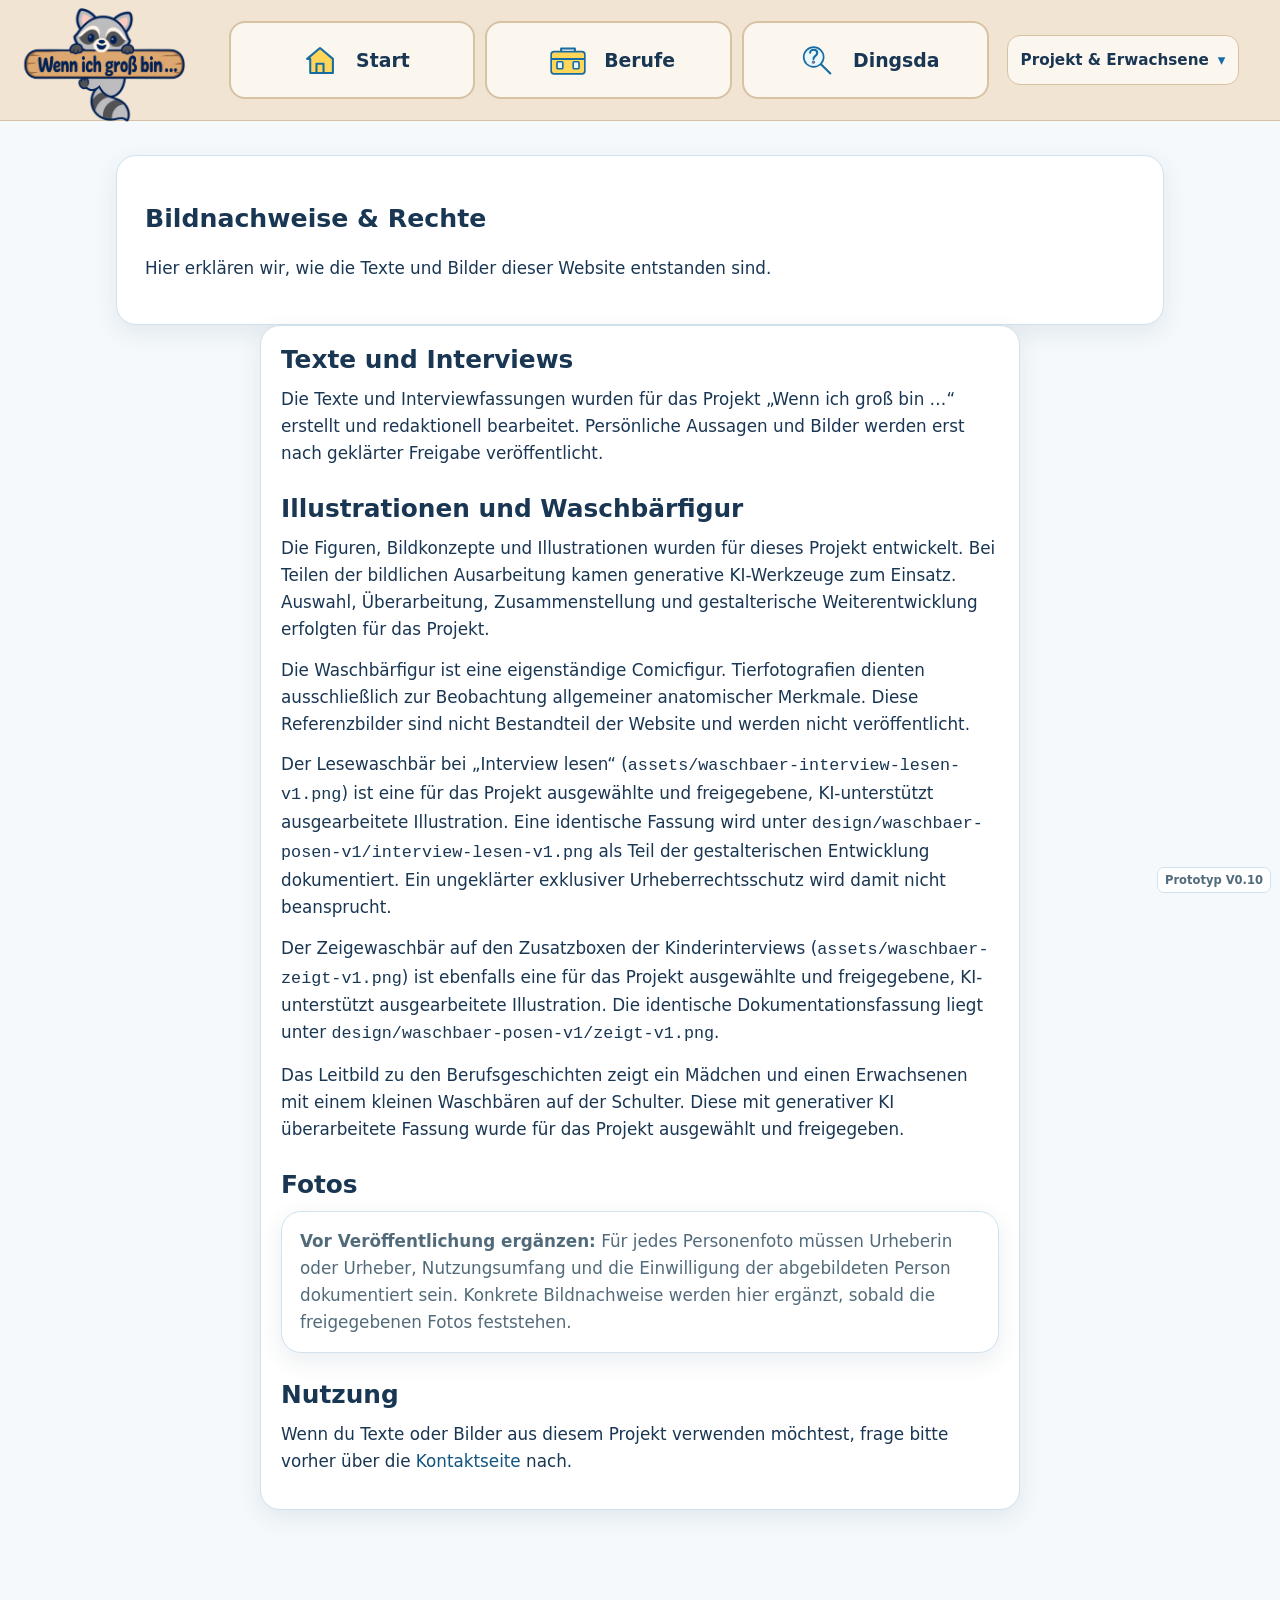
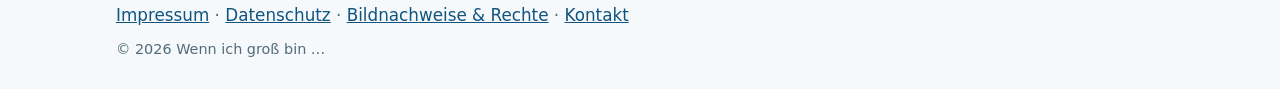
==== commit bae0f5f4: "Übernehme freigegebenes Waschbär-Leitbild in Prototyp V0.10 Neue freigegebene Szene auf Start-, Beru" ====
--- a/wenn-ich-gross-bin-site/bildnachweise-rechte.html
+++ b/wenn-ich-gross-bin-site/bildnachweise-rechte.html
@@ -51,6 +51,8 @@
   <p>Der Lesewaschbär bei „Interview lesen“ (<code>assets/waschbaer-interview-lesen-v1.png</code>) ist eine für das Projekt ausgewählte und freigegebene, KI-unterstützt ausgearbeitete Illustration. Eine identische Fassung wird unter <code>design/waschbaer-posen-v1/interview-lesen-v1.png</code> als Teil der gestalterischen Entwicklung dokumentiert. Ein ungeklärter exklusiver Urheberrechtsschutz wird damit nicht beansprucht.</p>
   <p>Der Zeigewaschbär auf den Zusatzboxen der Kinderinterviews (<code>assets/waschbaer-zeigt-v1.png</code>) ist ebenfalls eine für das Projekt ausgewählte und freigegebene, KI-unterstützt ausgearbeitete Illustration. Die identische Dokumentationsfassung liegt unter <code>design/waschbaer-posen-v1/zeigt-v1.png</code>.</p>
 
+  <p>Das Leitbild zu den Berufsgeschichten zeigt ein Mädchen und einen Erwachsenen mit einem kleinen Waschbären auf der Schulter. Diese mit generativer KI überarbeitete Fassung wurde für das Projekt ausgewählt und freigegeben.</p>
+
   <h2>Fotos</h2>
   <p class="notice"><strong>Vor Veröffentlichung ergänzen:</strong> Für jedes Personenfoto müssen Urheberin oder Urheber, Nutzungsumfang und die Einwilligung der abgebildeten Person dokumentiert sein. Konkrete Bildnachweise werden hier ergänzt, sobald die freigegebenen Fotos feststehen.</p>
 
--- a/wenn-ich-gross-bin-site/styles.css
+++ b/wenn-ich-gross-bin-site/styles.css
@@ -43,7 +43,7 @@
 .site-nav { min-width: 0; display: grid; grid-template-columns: minmax(420px, 760px) auto; justify-content: center; align-items: center; gap: 18px; }
 .child-nav { display: grid; grid-template-columns: repeat(3, minmax(110px, 1fr)); gap: 10px; list-style: none; margin: 0; padding: 0; }
 .child-nav a { min-height: 78px; padding: 8px 14px; display: flex; align-items: center; justify-content: center; gap: 10px; border: 2px solid var(--sand-line); border-radius: 16px; background: var(--cream); color: var(--text); font-size: 1.18rem; font-weight: 800; }
-.child-nav a:hover { border-color: var(--blue); background: var(--blue-soft); text-decoration: none; }
+.child-nav a:hover { border-color: #c99d11; background: #fff8d6; text-decoration: none; }
 .child-nav a[aria-current="page"] { border-color: #c99d11; background: #fff0aa; box-shadow: inset 0 -5px 0 var(--yellow); }
 .child-nav img { width: 52px; height: 44px; object-fit: contain; }
 .project-nav { position: relative; }
@@ -215,7 +215,7 @@
 .chapter-count { margin: 0 0 4px; color: var(--muted); font-size: .98rem; font-weight: 800; }
 .key-thought { margin: 24px 0; padding: 16px 18px; border-left: 6px solid var(--yellow); border-radius: 0 12px 12px 0; background: #fff8d9; font-weight: 750; }
 .interview-extra { position: relative; max-width: 56ch; margin: 58px 0 24px; border: 2px solid var(--line); border-radius: 14px; background: #fbfdff; }
-.interview-extra::before { content: ""; position: absolute; z-index: 2; top: -58px; right: 18px; width: 92px; height: 108px; background: url("assets/waschbaer-zeigt-v1.png") center / contain no-repeat; pointer-events: none; }
+.interview-extra-raccoon { position: absolute; z-index: 2; top: -58px; right: 18px; width: 92px; height: 108px; object-fit: contain; pointer-events: none; }
 .interview-extra summary { min-height: 58px; padding: 12px 118px 12px 16px; display: flex; align-items: center; justify-content: space-between; gap: 14px; color: var(--blue-dark); font-size: 1.05rem; font-weight: 850; line-height: 1.35; cursor: pointer; list-style: none; }
 .interview-extra summary::-webkit-details-marker { display: none; }
 .interview-extra summary:hover { background: var(--blue-soft); }
@@ -223,8 +223,9 @@
 .summary-open { display: none; }
 .interview-extra[open] .summary-closed { display: none; }
 .interview-extra[open] .summary-open { display: inline; }
-.disclosure-icon { width: 15px; height: 15px; flex: 0 0 15px; border-right: 3px solid currentColor; border-bottom: 3px solid currentColor; transform: rotate(45deg) translateY(-3px); }
-.interview-extra[open] .disclosure-icon { transform: rotate(225deg) translate(-2px, -2px); }
+.disclosure-icon { width: 24px; height: 24px; flex: 0 0 24px; display: grid; place-items: center; color: var(--blue); font-size: 1.45rem; line-height: 1; }
+.disclosure-icon::before { content: "+"; }
+.interview-extra[open] .disclosure-icon::before { content: "−"; }
 .interview-extra-body { padding: 4px 18px 20px; border-top: 1px solid var(--line); }
 .back-link.end { margin-top: 26px; }
 .reading-guide { margin-top: 18px; }
@@ -244,7 +245,7 @@
 .footer-rights { margin: 8px 0 0; font-size: .9rem; }
 .legal-copy { max-width: 760px; margin-inline: auto; }
 .legal-copy h2:not(:first-child) { margin-top: 28px; }
-body::after { content: "Prototyp V0.8"; position: fixed; right: 9px; bottom: 7px; z-index: 2000; padding: 3px 7px; border: 1px solid var(--line); border-radius: 7px; background: rgba(255, 255, 255, .92); color: var(--muted); font-size: .72rem; font-weight: 750; }
+body::after { content: "Prototyp V0.10"; position: fixed; right: 9px; bottom: 7px; z-index: 2000; padding: 3px 7px; border: 1px solid var(--line); border-radius: 7px; background: rgba(255, 255, 255, .92); color: var(--muted); font-size: .72rem; font-weight: 750; }
 
 @media (max-width: 900px) {
   .header-inner { grid-template-columns: 145px minmax(0, 1fr); gap: 12px; }
@@ -309,7 +310,7 @@
   .chapter-card-nav { display: grid; }
   .chapter-card-nav a { width: 100%; }
   .interview-extra { margin-top: 50px; }
-  .interview-extra::before { top: -48px; right: 10px; width: 76px; height: 90px; }
+  .interview-extra-raccoon { top: -48px; right: 10px; width: 76px; height: 90px; }
   .interview-extra summary { padding-right: 92px; }
   .interview-extra summary { font-size: 1rem; }
   .span-4, .span-6, .span-8 { grid-column: span 12; }
@@ -318,4 +319,4 @@
 
 @media (prefers-reduced-motion: reduce) {
   * { scroll-behavior: auto !important; transition: none !important; }
-}+}
